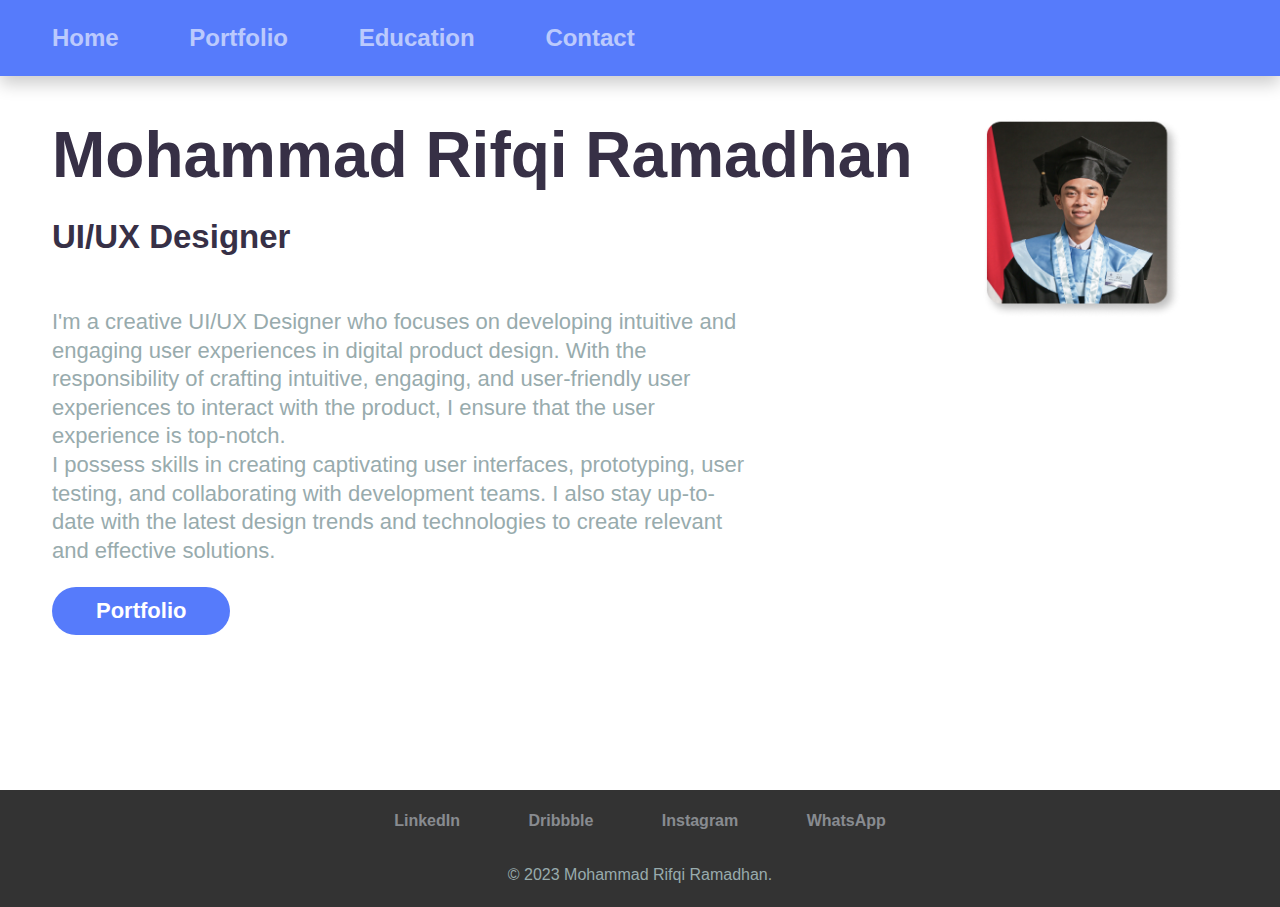
==== index.html @ 1410d8dd "Initializing project" ====
<!DOCTYPE html>
<html lang="en">
<head>
    <meta charset="UTF-8" />
    <meta name="viewport" content="width=device-width, initial-scale=1.0" />
    <link rel="stylesheet" href="style.css" />
    <title>CV Mohammad Rifqi Ramadhan</title>
</head>
<body>
    <div class="container">
        <div class="sidebar">
            <nav>
                <ul>
                    <li><a href="">Home</a></li>
                    <li><a href="">Portfolio</a></li>
                    <li><a href="">Education</a></li>
                    <li><a href="">Contact</a></li>
                </ul>
            </nav>
        </div>
        <main class="content">
            <section class="hero">
                <img src="online.png" alt="gambar profile" srcset="" />
                <div class="hero-content">
                    <h1>Mohammad Rifqi Ramadhan</h1>
                    <br/>
                    <h2>UI/UX Designer</h2>
                    <br/> <br/>
                    <p>
                        I'm a creative UI/UX Designer who focuses on developing intuitive and engaging user experiences in digital product design. With the responsibility of crafting intuitive, engaging, and user-friendly user experiences to interact with the product, I ensure that the user experience is top-notch.
                        <br>
                        I possess skills in creating captivating user interfaces, prototyping, user testing, and collaborating with development teams. I also stay up-to-date with the latest design trends and technologies to create relevant and effective solutions.
                    </p>
                    <a href="" class="action-btn">Portfolio</a>
                </div>
            </section>
        </main>
    </div>
    <footer>        <nav>
        <ul>
            <li><a href="">LinkedIn</a></li>
            <li><a href="">Dribbble</a></li>
            <li><a href="">Instagram</a></li>
            <li><a href="">WhatsApp</a></li>
        </ul>
    </nav>
    <br><br>
        <b></b><p>&copy; 2023 Mohammad Rifqi Ramadhan.</p></footer>
    </footer>
</body>
</html>
---- style.css ----
* {
  margin: 0;
  padding: 0;  
}

body {
    background-color: #ffffff;
    font-family: sans-serif;
}

.content{
    grid-area: content;
}

.sidebar{
    grid-area: sidebar;
   background-color: #567bfb;
    justify-content: left;
}

.footer{
    grid-area: footer;
    background: rgb(255, 255, 255);

}

.container {
    font-size: 1.5em;
    width: auto;
    height: 100;
    height: 100vh;
    display: inline;
    grid-template-areas: 'sidebar' 'content' 'footer';
    grid-template-columns: 1fr;
    grid-template-rows: 130px 800px 250px;
}

.content,
.sidebar,
.footer {
    padding: 20px;
}

nav ul{
    margin: 110;
    padding: 10;
    display: flex;
    justify-content: space-between;
    text-align: center;
}

nav li{
list-style: none;
padding: 12px;
display: inline;
padding-left: 32px;
padding-right: 32px;
}

nav li a{
    color: rgb(255, 255, 255);
    font-weight: 700;
    opacity: 0.6;
    text-decoration: #567bfb;
    transition: 0.3s;
}

nav li a:hover{
    opacity: 1;
}

.hero{
    max-width: 90 px;
    margin: 0 auto;
    text-align: center;
}

.hero img{
    width: 200px;
    padding-right: 46px;
}

.hero h1{
    font-size: 3em;
    font-weight: 4300;
    color: #373046;
}
.hero h2{
  color: #373046;
}

.hero p{
    font-weight: 300;
    line-height: 1.3em;
    color: #98abad;
}

.action-btn{
    display: inline-block;
    text-decoration: none;
    color: white;
    font-weight: 700;
    background: #567bfb;
    padding: 0.5em 2em;
    border-radius: 60px;
    margin: 1em 0;
    transition: 0.3s;
}

footer ul {
    max-width: 11px;
    margin: 2px auto;
    padding: 0;
    text-align: center;
    display: flex;
    flex-direction: row;
}

footer ul li{
    list-style: none;
    align-self: flex-end;
}

footer ul li a{
    text-decoration: none;
    color: #c1c6ce;
}

footer ul li img{
    width: 50%;
}

footer p{
    font-size: 16px;
}

@media (min-width:1040px) {
    .container{
        grid-template-areas: 'sidebar content' 'sidebar footer';
        grid-template-rows: 1fr auto;
        grid-template-columns: 190px 1fr;
    }

    nav ul{
        display: inline;
        justify-content: space-between;
        flex-direction: column;
    }

    .sidebar{
        background-color: #567bfb;
        box-shadow: 0px 8px 16px 0px rgba(0,0,0,0.2);
        padding-top: 24px;
        padding-bottom: 24px;  
    }

    .hero {
        text-align: left;
        margin:1em 0;
        padding-left: 32px;
        padding-right: 32px;
    }

    .hero img{
        height: 200px;
        float: right;
    }

    .hero h1{
        font-size: 64px;
    }

    .hero p{
        width: 60%;
    }
    
section {
  width: auto;
  display: inline-block;
  background: #ffffff;
  height:70vh;
  text-align: center;
  font-size: 22px;
  font-weight: 700;
}
footer {
    background-color: #333; /* Warna latar belakang footer */
    color: #98abad; /* Warna teks pada footer */
    text-align: center; /* Teks rata tengah */
    padding: 22.3px; /* Ruang internal (padding) pada footer */
}

/* Gaya untuk teks pada footer */
footer p {
    margin: 10; /* Menghapus margin default */
}
}
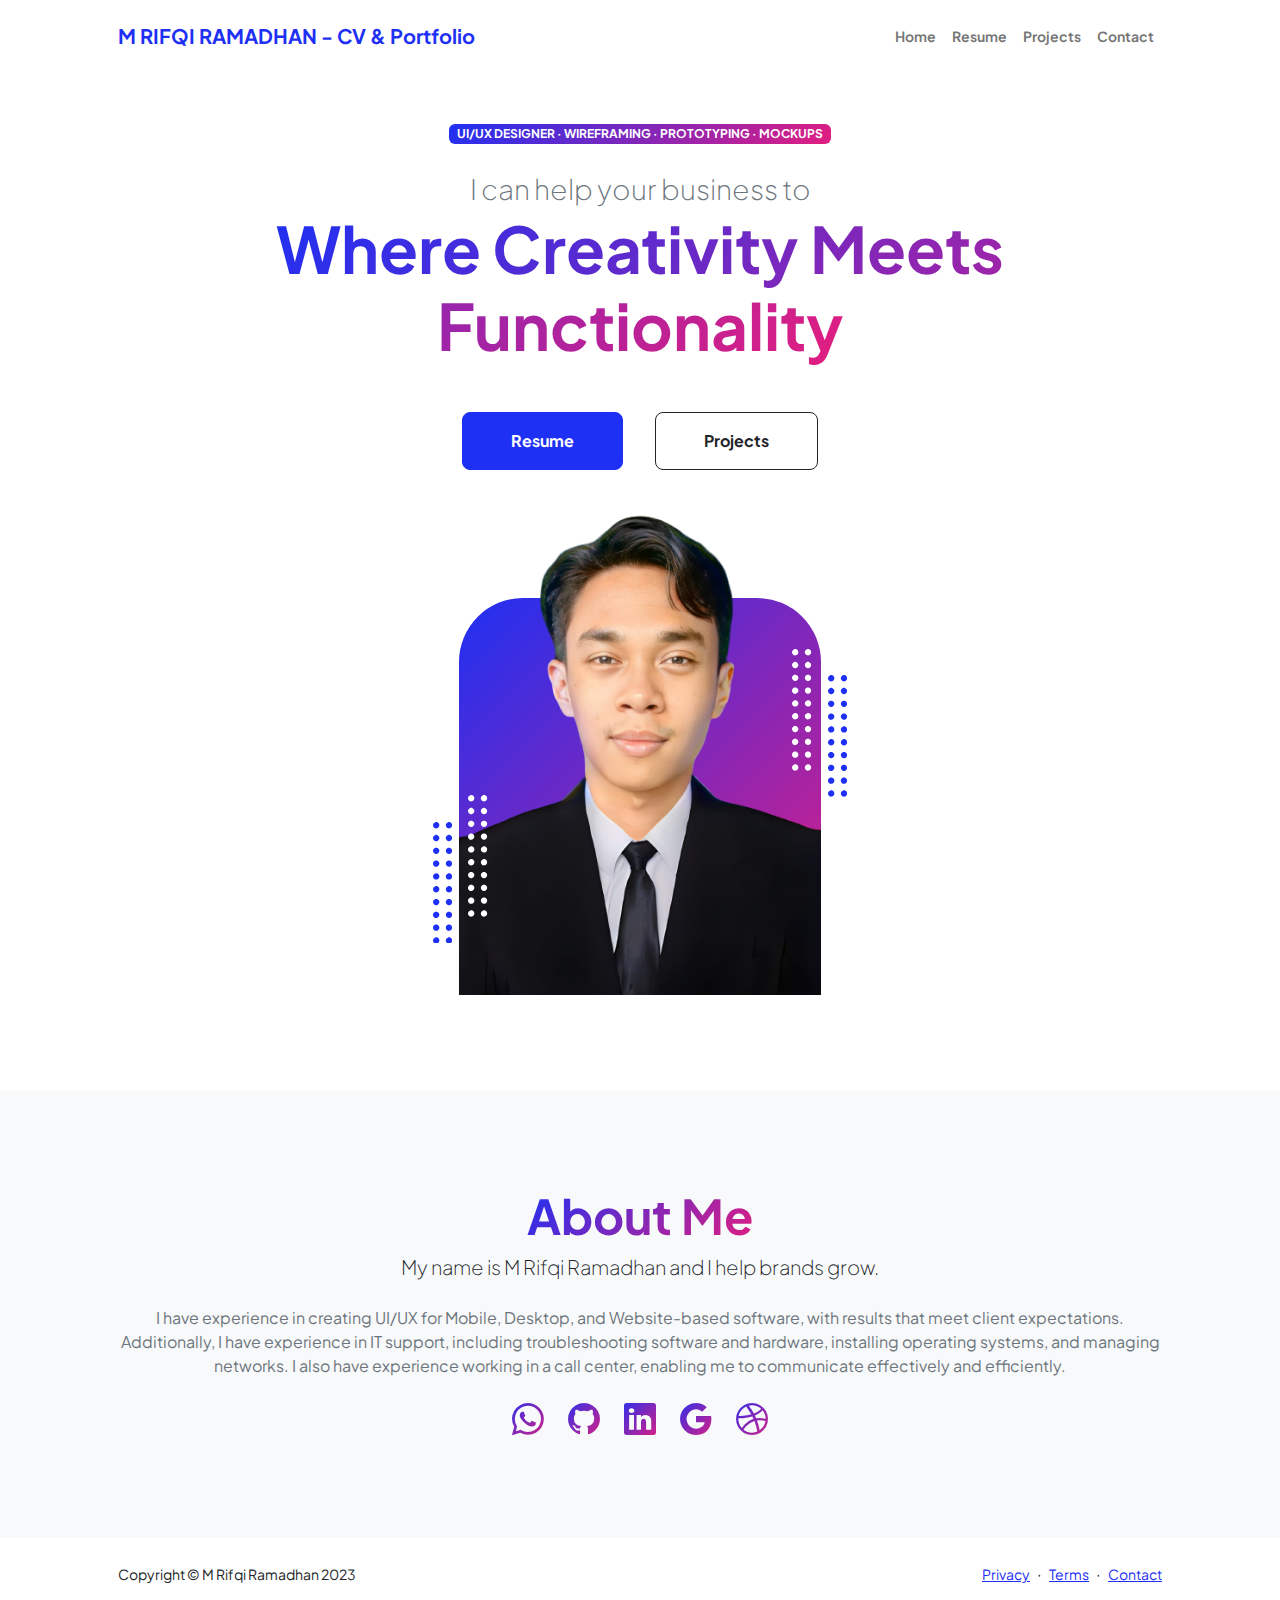
==== commit 861ced3d: "replace" ====
--- a/index.html
+++ b/index.html
@@ -1,51 +1,220 @@
 <!DOCTYPE html>
 <html lang="en">
-<head>
-    <meta charset="UTF-8" />
-    <meta name="viewport" content="width=device-width, initial-scale=1.0" />
-    <link rel="stylesheet" href="style.css" />
-    <title>CV Mohammad Rifqi Ramadhan</title>
-</head>
-<body>
-    <div class="container">
-        <div class="sidebar">
-            <nav>
-                <ul>
-                    <li><a href="">Home</a></li>
-                    <li><a href="">Portfolio</a></li>
-                    <li><a href="">Education</a></li>
-                    <li><a href="">Contact</a></li>
-                </ul>
+    <head>
+        <meta charset="utf-8" />
+        <meta name="viewport" content="width=device-width, initial-scale=1, shrink-to-fit=no" />
+        <meta name="description" content="" />
+        <meta name="author" content="" />
+        <title>M RIFQI RAMADHAN</title>
+        <!-- Favicon-->
+        <link rel="icon" type="image/x-icon" href="assets/favicon.ico" />
+        <!-- Custom Google font-->
+        <link rel="preconnect" href="https://fonts.googleapis.com" />
+        <link rel="preconnect" href="https://fonts.gstatic.com" crossorigin />
+        <link href="https://fonts.googleapis.com/css2?family=Plus+Jakarta+Sans:wght@100;200;300;400;500;600;700;800;900&amp;display=swap" rel="stylesheet" />
+        <!-- Bootstrap icons-->
+        <link href="https://cdn.jsdelivr.net/npm/bootstrap-icons@1.8.1/font/bootstrap-icons.css" rel="stylesheet" />
+        <!-- Core theme CSS (includes Bootstrap)-->
+        <link href="css/styles.css" rel="stylesheet" />
+    </head>
+    <body class="d-flex flex-column h-100">
+        <main class="flex-shrink-0">
+            <!-- Navigation-->
+            <nav class="navbar navbar-expand-lg navbar-light bg-white py-3">
+                <div class="container px-5">
+                    <a class="navbar-brand" href="index.html"><span class="fw-bolder text-primary">M RIFQI RAMADHAN - CV & Portfolio</span></a>
+                    <button class="navbar-toggler" type="button" data-bs-toggle="collapse" data-bs-target="#navbarSupportedContent" aria-controls="navbarSupportedContent" aria-expanded="false" aria-label="Toggle navigation"><span class="navbar-toggler-icon"></span></button>
+                    <div class="collapse navbar-collapse" id="navbarSupportedContent">
+                        <ul class="navbar-nav ms-auto mb-2 mb-lg-0 small fw-bolder">
+                            <li class="nav-item"><a class="nav-link" href="index.html">Home</a></li>
+                            <li class="nav-item"><a class="nav-link" href="resume.html">Resume</a></li>
+                            <li class="nav-item"><a class="nav-link" href="projects.html">Projects</a></li>
+                            <li class="nav-item"><a class="nav-link" href="contact.html">Contact</a></li>
+                        </ul>
+                    </div>
+                </div>
             </nav>
-        </div>
-        <main class="content">
-            <section class="hero">
-                <img src="online.png" alt="gambar profile" srcset="" />
-                <div class="hero-content">
-                    <h1>Mohammad Rifqi Ramadhan</h1>
-                    <br/>
-                    <h2>UI/UX Designer</h2>
-                    <br/> <br/>
-                    <p>
-                        I'm a creative UI/UX Designer who focuses on developing intuitive and engaging user experiences in digital product design. With the responsibility of crafting intuitive, engaging, and user-friendly user experiences to interact with the product, I ensure that the user experience is top-notch.
-                        <br>
-                        I possess skills in creating captivating user interfaces, prototyping, user testing, and collaborating with development teams. I also stay up-to-date with the latest design trends and technologies to create relevant and effective solutions.
-                    </p>
-                    <a href="" class="action-btn">Portfolio</a>
+            <!-- Header-->
+            <header class="py-5">
+                <div class="container px-5 pb-5">
+                    <div class="row gx-5 align-items-center">
+                        <div class="col-xxl-5">
+                            <!-- Header text content-->
+                            <div class="text-center text-xxl-start">
+                                <div class="badge bg-gradient-primary-to-secondary text-white mb-4"><div class="text-uppercase">UI/UX Designer &middot; Wireframing &middot; Prototyping &middot; Mockups</div></div>
+                                <div class="fs-3 fw-light text-muted">I can help your business to</div>
+                                <h1 class="display-3 fw-bolder mb-5"><span class="text-gradient d-inline">Where Creativity Meets Functionality</span></h1>
+                                <div class="d-grid gap-3 d-sm-flex justify-content-sm-center justify-content-xxl-start mb-3">
+                                    <a class="btn btn-primary btn-lg px-5 py-3 me-sm-3 fs-6 fw-bolder" href="resume.html">Resume</a>
+                                    <a class="btn btn-outline-dark btn-lg px-5 py-3 fs-6 fw-bolder" href="projects.html">Projects</a>
+                                </div>
+                            </div>
+                        </div>
+                        <div class="col-xxl-7">
+                            <!-- Header profile picture-->
+                            <div class="d-flex justify-content-center mt-5 mt-xxl-0">
+                                <div class="profile bg-gradient-primary-to-secondary">
+                                    <!-- TIP: For best results, use a photo with a transparent background like the demo example below-->
+                                    <!-- Watch a tutorial on how to do this on YouTube (link)-->
+                                    <img class="profile-img" src="assets/profile.png" alt="..." />
+                                    <div class="dots-1">
+                                        <!-- SVG Dots-->
+                                        <svg version="1.1" xmlns="http://www.w3.org/2000/svg" xmlns:xlink="http://www.w3.org/1999/xlink" x="0px" y="0px" viewBox="0 0 191.6 1215.4" style="enable-background: new 0 0 191.6 1215.4" xml:space="preserve">
+                                            <g transform="translate(0.000000,1280.000000) scale(0.100000,-0.100000)">
+                                                <path d="M227.7,12788.6c-105-35-200-141-222-248c-43-206,163-412,369-369c155,32,275,190,260,339c-11,105-90,213-190,262        C383.7,12801.6,289.7,12808.6,227.7,12788.6z"></path>
+                                                <path d="M1507.7,12788.6c-151-50-253-216-222-362c25-119,136-230,254-255c194-41,395,142,375,339c-11,105-90,213-190,262        C1663.7,12801.6,1569.7,12808.6,1507.7,12788.6z"></path>
+                                                <path d="M227.7,11508.6c-105-35-200-141-222-248c-43-206,163-412,369-369c155,32,275,190,260,339c-11,105-90,213-190,262        C383.7,11521.6,289.7,11528.6,227.7,11508.6z"></path>
+                                                <path d="M1507.7,11508.6c-151-50-253-216-222-362c25-119,136-230,254-255c194-41,395,142,375,339c-11,105-90,213-190,262        C1663.7,11521.6,1569.7,11528.6,1507.7,11508.6z"></path>
+                                                <path d="M227.7,10228.6c-105-35-200-141-222-248c-43-206,163-412,369-369c155,32,275,190,260,339c-11,105-90,213-190,262        C383.7,10241.6,289.7,10248.6,227.7,10228.6z"></path>
+                                                <path d="M1507.7,10228.6c-105-35-200-141-222-248c-43-206,163-412,369-369c155,32,275,190,260,339c-11,105-90,213-190,262        C1663.7,10241.6,1569.7,10248.6,1507.7,10228.6z"></path>
+                                                <path d="M227.7,8948.6c-105-35-200-141-222-248c-43-206,163-412,369-369c155,32,275,190,260,339c-11,105-90,213-190,262        C383.7,8961.6,289.7,8968.6,227.7,8948.6z"></path>
+                                                <path d="M1507.7,8948.6c-105-35-200-141-222-248c-43-206,163-412,369-369c155,32,275,190,260,339c-11,105-90,213-190,262        C1663.7,8961.6,1569.7,8968.6,1507.7,8948.6z"></path>
+                                                <path d="M227.7,7668.6c-105-35-200-141-222-248c-43-206,163-412,369-369c155,32,275,190,260,339c-11,105-90,213-190,262        C383.7,7681.6,289.7,7688.6,227.7,7668.6z"></path>
+                                                <path d="M1507.7,7668.6c-105-35-200-141-222-248c-43-206,163-412,369-369c155,32,275,190,260,339c-11,105-90,213-190,262        C1663.7,7681.6,1569.7,7688.6,1507.7,7668.6z"></path>
+                                                <path d="M227.7,6388.6c-105-35-200-141-222-248c-43-206,163-412,369-369c155,32,275,190,260,339c-11,105-90,213-190,262        C383.7,6401.6,289.7,6408.6,227.7,6388.6z"></path>
+                                                <path d="M1507.7,6388.6c-105-35-200-141-222-248c-43-206,163-412,369-369c155,32,275,190,260,339c-11,105-90,213-190,262        C1663.7,6401.6,1569.7,6408.6,1507.7,6388.6z"></path>
+                                                <path d="M227.7,5108.6c-105-35-200-141-222-248c-43-206,163-412,369-369c155,32,275,190,260,339c-11,105-90,213-190,262        C383.7,5121.6,289.7,5128.6,227.7,5108.6z"></path>
+                                                <path d="M1507.7,5108.6c-105-35-200-141-222-248c-43-206,163-412,369-369c155,32,275,190,260,339c-11,105-90,213-190,262        C1663.7,5121.6,1569.7,5128.6,1507.7,5108.6z"></path>
+                                                <path d="M227.7,3828.6c-105-35-200-141-222-248c-43-206,163-412,369-369c155,32,275,190,260,339c-11,105-90,213-190,262        C383.7,3841.6,289.7,3848.6,227.7,3828.6z"></path>
+                                                <path d="M1507.7,3828.6c-105-35-200-141-222-248c-43-206,163-412,369-369c155,32,275,190,260,339c-11,105-90,213-190,262        C1663.7,3841.6,1569.7,3848.6,1507.7,3828.6z"></path>
+                                                <path d="M227.7,2548.6c-105-35-200-141-222-248c-43-206,163-412,369-369c155,32,275,190,260,339c-11,105-90,213-190,262        C383.7,2561.6,289.7,2568.6,227.7,2548.6z"></path>
+                                                <path d="M1507.7,2548.6c-105-35-200-141-222-248c-43-206,163-412,369-369c155,32,275,190,260,339c-11,105-90,213-190,262        C1663.7,2561.6,1569.7,2568.6,1507.7,2548.6z"></path>
+                                                <path d="M227.7,1268.6c-105-35-200-141-222-248c-43-206,163-412,369-369c155,32,275,190,260,339c-11,105-90,213-190,262        C383.7,1281.6,289.7,1288.6,227.7,1268.6z"></path>
+                                                <path d="M1507.7,1268.6c-105-35-200-141-222-248c-43-206,163-412,369-369c155,32,275,190,260,339c-11,105-90,213-190,262        C1663.7,1281.6,1569.7,1288.6,1507.7,1268.6z"></path>
+                                            </g>
+                                        </svg>
+                                        <!-- END of SVG dots-->
+                                    </div>
+                                    <div class="dots-2">
+                                        <!-- SVG Dots-->
+                                        <svg version="1.1" xmlns="http://www.w3.org/2000/svg" xmlns:xlink="http://www.w3.org/1999/xlink" x="0px" y="0px" viewBox="0 0 191.6 1215.4" style="enable-background: new 0 0 191.6 1215.4" xml:space="preserve">
+                                            <g transform="translate(0.000000,1280.000000) scale(0.100000,-0.100000)">
+                                                <path d="M227.7,12788.6c-105-35-200-141-222-248c-43-206,163-412,369-369c155,32,275,190,260,339c-11,105-90,213-190,262        C383.7,12801.6,289.7,12808.6,227.7,12788.6z"></path>
+                                                <path d="M1507.7,12788.6c-151-50-253-216-222-362c25-119,136-230,254-255c194-41,395,142,375,339c-11,105-90,213-190,262        C1663.7,12801.6,1569.7,12808.6,1507.7,12788.6z"></path>
+                                                <path d="M227.7,11508.6c-105-35-200-141-222-248c-43-206,163-412,369-369c155,32,275,190,260,339c-11,105-90,213-190,262        C383.7,11521.6,289.7,11528.6,227.7,11508.6z"></path>
+                                                <path d="M1507.7,11508.6c-151-50-253-216-222-362c25-119,136-230,254-255c194-41,395,142,375,339c-11,105-90,213-190,262        C1663.7,11521.6,1569.7,11528.6,1507.7,11508.6z"></path>
+                                                <path d="M227.7,10228.6c-105-35-200-141-222-248c-43-206,163-412,369-369c155,32,275,190,260,339c-11,105-90,213-190,262        C383.7,10241.6,289.7,10248.6,227.7,10228.6z"></path>
+                                                <path d="M1507.7,10228.6c-105-35-200-141-222-248c-43-206,163-412,369-369c155,32,275,190,260,339c-11,105-90,213-190,262        C1663.7,10241.6,1569.7,10248.6,1507.7,10228.6z"></path>
+                                                <path d="M227.7,8948.6c-105-35-200-141-222-248c-43-206,163-412,369-369c155,32,275,190,260,339c-11,105-90,213-190,262        C383.7,8961.6,289.7,8968.6,227.7,8948.6z"></path>
+                                                <path d="M1507.7,8948.6c-105-35-200-141-222-248c-43-206,163-412,369-369c155,32,275,190,260,339c-11,105-90,213-190,262        C1663.7,8961.6,1569.7,8968.6,1507.7,8948.6z"></path>
+                                                <path d="M227.7,7668.6c-105-35-200-141-222-248c-43-206,163-412,369-369c155,32,275,190,260,339c-11,105-90,213-190,262        C383.7,7681.6,289.7,7688.6,227.7,7668.6z"></path>
+                                                <path d="M1507.7,7668.6c-105-35-200-141-222-248c-43-206,163-412,369-369c155,32,275,190,260,339c-11,105-90,213-190,262        C1663.7,7681.6,1569.7,7688.6,1507.7,7668.6z"></path>
+                                                <path d="M227.7,6388.6c-105-35-200-141-222-248c-43-206,163-412,369-369c155,32,275,190,260,339c-11,105-90,213-190,262        C383.7,6401.6,289.7,6408.6,227.7,6388.6z"></path>
+                                                <path d="M1507.7,6388.6c-105-35-200-141-222-248c-43-206,163-412,369-369c155,32,275,190,260,339c-11,105-90,213-190,262        C1663.7,6401.6,1569.7,6408.6,1507.7,6388.6z"></path>
+                                                <path d="M227.7,5108.6c-105-35-200-141-222-248c-43-206,163-412,369-369c155,32,275,190,260,339c-11,105-90,213-190,262        C383.7,5121.6,289.7,5128.6,227.7,5108.6z"></path>
+                                                <path d="M1507.7,5108.6c-105-35-200-141-222-248c-43-206,163-412,369-369c155,32,275,190,260,339c-11,105-90,213-190,262        C1663.7,5121.6,1569.7,5128.6,1507.7,5108.6z"></path>
+                                                <path d="M227.7,3828.6c-105-35-200-141-222-248c-43-206,163-412,369-369c155,32,275,190,260,339c-11,105-90,213-190,262        C383.7,3841.6,289.7,3848.6,227.7,3828.6z"></path>
+                                                <path d="M1507.7,3828.6c-105-35-200-141-222-248c-43-206,163-412,369-369c155,32,275,190,260,339c-11,105-90,213-190,262        C1663.7,3841.6,1569.7,3848.6,1507.7,3828.6z"></path>
+                                                <path d="M227.7,2548.6c-105-35-200-141-222-248c-43-206,163-412,369-369c155,32,275,190,260,339c-11,105-90,213-190,262        C383.7,2561.6,289.7,2568.6,227.7,2548.6z"></path>
+                                                <path d="M1507.7,2548.6c-105-35-200-141-222-248c-43-206,163-412,369-369c155,32,275,190,260,339c-11,105-90,213-190,262        C1663.7,2561.6,1569.7,2568.6,1507.7,2548.6z"></path>
+                                                <path d="M227.7,1268.6c-105-35-200-141-222-248c-43-206,163-412,369-369c155,32,275,190,260,339c-11,105-90,213-190,262        C383.7,1281.6,289.7,1288.6,227.7,1268.6z"></path>
+                                                <path d="M1507.7,1268.6c-105-35-200-141-222-248c-43-206,163-412,369-369c155,32,275,190,260,339c-11,105-90,213-190,262        C1663.7,1281.6,1569.7,1288.6,1507.7,1268.6z"></path>
+                                            </g>
+                                        </svg>
+                                        <!-- END of SVG dots-->
+                                    </div>
+                                    <div class="dots-3">
+                                        <!-- SVG Dots-->
+                                        <svg version="1.1" xmlns="http://www.w3.org/2000/svg" xmlns:xlink="http://www.w3.org/1999/xlink" x="0px" y="0px" viewBox="0 0 191.6 1215.4" style="enable-background: new 0 0 191.6 1215.4" xml:space="preserve">
+                                            <g transform="translate(0.000000,1280.000000) scale(0.100000,-0.100000)">
+                                                <path d="M227.7,12788.6c-105-35-200-141-222-248c-43-206,163-412,369-369c155,32,275,190,260,339c-11,105-90,213-190,262        C383.7,12801.6,289.7,12808.6,227.7,12788.6z"></path>
+                                                <path d="M1507.7,12788.6c-151-50-253-216-222-362c25-119,136-230,254-255c194-41,395,142,375,339c-11,105-90,213-190,262        C1663.7,12801.6,1569.7,12808.6,1507.7,12788.6z"></path>
+                                                <path d="M227.7,11508.6c-105-35-200-141-222-248c-43-206,163-412,369-369c155,32,275,190,260,339c-11,105-90,213-190,262        C383.7,11521.6,289.7,11528.6,227.7,11508.6z"></path>
+                                                <path d="M1507.7,11508.6c-151-50-253-216-222-362c25-119,136-230,254-255c194-41,395,142,375,339c-11,105-90,213-190,262        C1663.7,11521.6,1569.7,11528.6,1507.7,11508.6z"></path>
+                                                <path d="M227.7,10228.6c-105-35-200-141-222-248c-43-206,163-412,369-369c155,32,275,190,260,339c-11,105-90,213-190,262        C383.7,10241.6,289.7,10248.6,227.7,10228.6z"></path>
+                                                <path d="M1507.7,10228.6c-105-35-200-141-222-248c-43-206,163-412,369-369c155,32,275,190,260,339c-11,105-90,213-190,262        C1663.7,10241.6,1569.7,10248.6,1507.7,10228.6z"></path>
+                                                <path d="M227.7,8948.6c-105-35-200-141-222-248c-43-206,163-412,369-369c155,32,275,190,260,339c-11,105-90,213-190,262        C383.7,8961.6,289.7,8968.6,227.7,8948.6z"></path>
+                                                <path d="M1507.7,8948.6c-105-35-200-141-222-248c-43-206,163-412,369-369c155,32,275,190,260,339c-11,105-90,213-190,262        C1663.7,8961.6,1569.7,8968.6,1507.7,8948.6z"></path>
+                                                <path d="M227.7,7668.6c-105-35-200-141-222-248c-43-206,163-412,369-369c155,32,275,190,260,339c-11,105-90,213-190,262        C383.7,7681.6,289.7,7688.6,227.7,7668.6z"></path>
+                                                <path d="M1507.7,7668.6c-105-35-200-141-222-248c-43-206,163-412,369-369c155,32,275,190,260,339c-11,105-90,213-190,262        C1663.7,7681.6,1569.7,7688.6,1507.7,7668.6z"></path>
+                                                <path d="M227.7,6388.6c-105-35-200-141-222-248c-43-206,163-412,369-369c155,32,275,190,260,339c-11,105-90,213-190,262        C383.7,6401.6,289.7,6408.6,227.7,6388.6z"></path>
+                                                <path d="M1507.7,6388.6c-105-35-200-141-222-248c-43-206,163-412,369-369c155,32,275,190,260,339c-11,105-90,213-190,262        C1663.7,6401.6,1569.7,6408.6,1507.7,6388.6z"></path>
+                                                <path d="M227.7,5108.6c-105-35-200-141-222-248c-43-206,163-412,369-369c155,32,275,190,260,339c-11,105-90,213-190,262        C383.7,5121.6,289.7,5128.6,227.7,5108.6z"></path>
+                                                <path d="M1507.7,5108.6c-105-35-200-141-222-248c-43-206,163-412,369-369c155,32,275,190,260,339c-11,105-90,213-190,262        C1663.7,5121.6,1569.7,5128.6,1507.7,5108.6z"></path>
+                                                <path d="M227.7,3828.6c-105-35-200-141-222-248c-43-206,163-412,369-369c155,32,275,190,260,339c-11,105-90,213-190,262        C383.7,3841.6,289.7,3848.6,227.7,3828.6z"></path>
+                                                <path d="M1507.7,3828.6c-105-35-200-141-222-248c-43-206,163-412,369-369c155,32,275,190,260,339c-11,105-90,213-190,262        C1663.7,3841.6,1569.7,3848.6,1507.7,3828.6z"></path>
+                                                <path d="M227.7,2548.6c-105-35-200-141-222-248c-43-206,163-412,369-369c155,32,275,190,260,339c-11,105-90,213-190,262        C383.7,2561.6,289.7,2568.6,227.7,2548.6z"></path>
+                                                <path d="M1507.7,2548.6c-105-35-200-141-222-248c-43-206,163-412,369-369c155,32,275,190,260,339c-11,105-90,213-190,262        C1663.7,2561.6,1569.7,2568.6,1507.7,2548.6z"></path>
+                                                <path d="M227.7,1268.6c-105-35-200-141-222-248c-43-206,163-412,369-369c155,32,275,190,260,339c-11,105-90,213-190,262        C383.7,1281.6,289.7,1288.6,227.7,1268.6z"></path>
+                                                <path d="M1507.7,1268.6c-105-35-200-141-222-248c-43-206,163-412,369-369c155,32,275,190,260,339c-11,105-90,213-190,262        C1663.7,1281.6,1569.7,1288.6,1507.7,1268.6z"></path>
+                                            </g>
+                                        </svg>
+                                        <!-- END of SVG dots-->
+                                    </div>
+                                    <div class="dots-4">
+                                        <!-- SVG Dots-->
+                                        <svg version="1.1" xmlns="http://www.w3.org/2000/svg" xmlns:xlink="http://www.w3.org/1999/xlink" x="0px" y="0px" viewBox="0 0 191.6 1215.4" style="enable-background: new 0 0 191.6 1215.4" xml:space="preserve">
+                                            <g transform="translate(0.000000,1280.000000) scale(0.100000,-0.100000)">
+                                                <path d="M227.7,12788.6c-105-35-200-141-222-248c-43-206,163-412,369-369c155,32,275,190,260,339c-11,105-90,213-190,262        C383.7,12801.6,289.7,12808.6,227.7,12788.6z"></path>
+                                                <path d="M1507.7,12788.6c-151-50-253-216-222-362c25-119,136-230,254-255c194-41,395,142,375,339c-11,105-90,213-190,262        C1663.7,12801.6,1569.7,12808.6,1507.7,12788.6z"></path>
+                                                <path d="M227.7,11508.6c-105-35-200-141-222-248c-43-206,163-412,369-369c155,32,275,190,260,339c-11,105-90,213-190,262        C383.7,11521.6,289.7,11528.6,227.7,11508.6z"></path>
+                                                <path d="M1507.7,11508.6c-151-50-253-216-222-362c25-119,136-230,254-255c194-41,395,142,375,339c-11,105-90,213-190,262        C1663.7,11521.6,1569.7,11528.6,1507.7,11508.6z"></path>
+                                                <path d="M227.7,10228.6c-105-35-200-141-222-248c-43-206,163-412,369-369c155,32,275,190,260,339c-11,105-90,213-190,262        C383.7,10241.6,289.7,10248.6,227.7,10228.6z"></path>
+                                                <path d="M1507.7,10228.6c-105-35-200-141-222-248c-43-206,163-412,369-369c155,32,275,190,260,339c-11,105-90,213-190,262        C1663.7,10241.6,1569.7,10248.6,1507.7,10228.6z"></path>
+                                                <path d="M227.7,8948.6c-105-35-200-141-222-248c-43-206,163-412,369-369c155,32,275,190,260,339c-11,105-90,213-190,262        C383.7,8961.6,289.7,8968.6,227.7,8948.6z"></path>
+                                                <path d="M1507.7,8948.6c-105-35-200-141-222-248c-43-206,163-412,369-369c155,32,275,190,260,339c-11,105-90,213-190,262        C1663.7,8961.6,1569.7,8968.6,1507.7,8948.6z"></path>
+                                                <path d="M227.7,7668.6c-105-35-200-141-222-248c-43-206,163-412,369-369c155,32,275,190,260,339c-11,105-90,213-190,262        C383.7,7681.6,289.7,7688.6,227.7,7668.6z"></path>
+                                                <path d="M1507.7,7668.6c-105-35-200-141-222-248c-43-206,163-412,369-369c155,32,275,190,260,339c-11,105-90,213-190,262        C1663.7,7681.6,1569.7,7688.6,1507.7,7668.6z"></path>
+                                                <path d="M227.7,6388.6c-105-35-200-141-222-248c-43-206,163-412,369-369c155,32,275,190,260,339c-11,105-90,213-190,262        C383.7,6401.6,289.7,6408.6,227.7,6388.6z"></path>
+                                                <path d="M1507.7,6388.6c-105-35-200-141-222-248c-43-206,163-412,369-369c155,32,275,190,260,339c-11,105-90,213-190,262        C1663.7,6401.6,1569.7,6408.6,1507.7,6388.6z"></path>
+                                                <path d="M227.7,5108.6c-105-35-200-141-222-248c-43-206,163-412,369-369c155,32,275,190,260,339c-11,105-90,213-190,262        C383.7,5121.6,289.7,5128.6,227.7,5108.6z"></path>
+                                                <path d="M1507.7,5108.6c-105-35-200-141-222-248c-43-206,163-412,369-369c155,32,275,190,260,339c-11,105-90,213-190,262        C1663.7,5121.6,1569.7,5128.6,1507.7,5108.6z"></path>
+                                                <path d="M227.7,3828.6c-105-35-200-141-222-248c-43-206,163-412,369-369c155,32,275,190,260,339c-11,105-90,213-190,262        C383.7,3841.6,289.7,3848.6,227.7,3828.6z"></path>
+                                                <path d="M1507.7,3828.6c-105-35-200-141-222-248c-43-206,163-412,369-369c155,32,275,190,260,339c-11,105-90,213-190,262        C1663.7,3841.6,1569.7,3848.6,1507.7,3828.6z"></path>
+                                                <path d="M227.7,2548.6c-105-35-200-141-222-248c-43-206,163-412,369-369c155,32,275,190,260,339c-11,105-90,213-190,262        C383.7,2561.6,289.7,2568.6,227.7,2548.6z"></path>
+                                                <path d="M1507.7,2548.6c-105-35-200-141-222-248c-43-206,163-412,369-369c155,32,275,190,260,339c-11,105-90,213-190,262        C1663.7,2561.6,1569.7,2568.6,1507.7,2548.6z"></path>
+                                                <path d="M227.7,1268.6c-105-35-200-141-222-248c-43-206,163-412,369-369c155,32,275,190,260,339c-11,105-90,213-190,262        C383.7,1281.6,289.7,1288.6,227.7,1268.6z"></path>
+                                                <path d="M1507.7,1268.6c-105-35-200-141-222-248c-43-206,163-412,369-369c155,32,275,190,260,339c-11,105-90,213-190,262        C1663.7,1281.6,1569.7,1288.6,1507.7,1268.6z"></path>
+                                            </g>
+                                        </svg>
+                                        <!-- END of SVG dots-->
+                                    </div>
+                                </div>
+                            </div>
+                        </div>
+                    </div>
+                </div>
+            </header>
+            <!-- About Section-->
+            <section class="bg-light py-5">
+                <div class="container px-5">
+                    <div class="row gx-5 justify-content-center">
+                        <div class="col-xxl-8">
+                            <div class="text-center my-5">
+                                <h2 class="display-5 fw-bolder"><span class="text-gradient d-inline">About Me</span></h2>
+                                <p class="lead fw-light mb-4">My name is M Rifqi Ramadhan and I help brands grow.</p>
+                                <p class="text-muted">I have experience in creating UI/UX for Mobile, Desktop, and Website-based software, with results that meet client expectations. Additionally, I have experience in IT support, including troubleshooting software and hardware, installing operating systems, and managing networks. I also have experience working in a call center, enabling me to communicate effectively and efficiently.</p>
+                                <div class="d-flex justify-content-center fs-2 gap-4">
+                                    <a class="text-gradient" href="https://wa.me/6289631700765" target="_blank"><i class="bi bi-whatsapp"></i></a>
+                                    <a class="text-gradient" href="https://github.com/mrifqiramadhan" target="_blank"><i class="bi bi-github"></i></a>
+                                    <a class="text-gradient" href="https://www.linkedin.com/in/mohrifqiramadhan/" target="_blank"><i class="bi bi-linkedin"></i></a>
+                                    <a class="text-gradient" href="mailto:moh.rifqi081@gmail.com" target="_blank"><i class="bi bi-google"></i></a>
+                                    <a class="text-gradient" href="https://dribbble.com/mrifqiramadhan08" target="_blank""><i class="bi bi-dribbble"></i></a>
+                                </div>
+                            </div>
+                        </div>
+                    </div>
                 </div>
             </section>
         </main>
-    </div>
-    <footer>        <nav>
-        <ul>
-            <li><a href="">LinkedIn</a></li>
-            <li><a href="">Dribbble</a></li>
-            <li><a href="">Instagram</a></li>
-            <li><a href="">WhatsApp</a></li>
-        </ul>
-    </nav>
-    <br><br>
-        <b></b><p>&copy; 2023 Mohammad Rifqi Ramadhan.</p></footer>
-    </footer>
-</body>
-</html>+        <!-- Footer-->
+        <footer class="bg-white py-4 mt-auto">
+            <div class="container px-5">
+                <div class="row align-items-center justify-content-between flex-column flex-sm-row">
+                    <div class="col-auto"><div class="small m-0">Copyright &copy; M Rifqi Ramadhan 2023</div></div>
+                    <div class="col-auto">
+                        <a class="small" href="#!">Privacy</a>
+                        <span class="mx-1">&middot;</span>
+                        <a class="small" href="#!">Terms</a>
+                        <span class="mx-1">&middot;</span>
+                        <a class="small" href="#!">Contact</a>
+                    </div>
+                </div>
+            </div>
+        </footer>
+        <!-- Bootstrap core JS-->
+        <script src="https://cdn.jsdelivr.net/npm/bootstrap@5.2.3/dist/js/bootstrap.bundle.min.js"></script>
+        <!-- Core theme JS-->
+        <script src="js/scripts.js"></script>
+    </body>
+</html>
